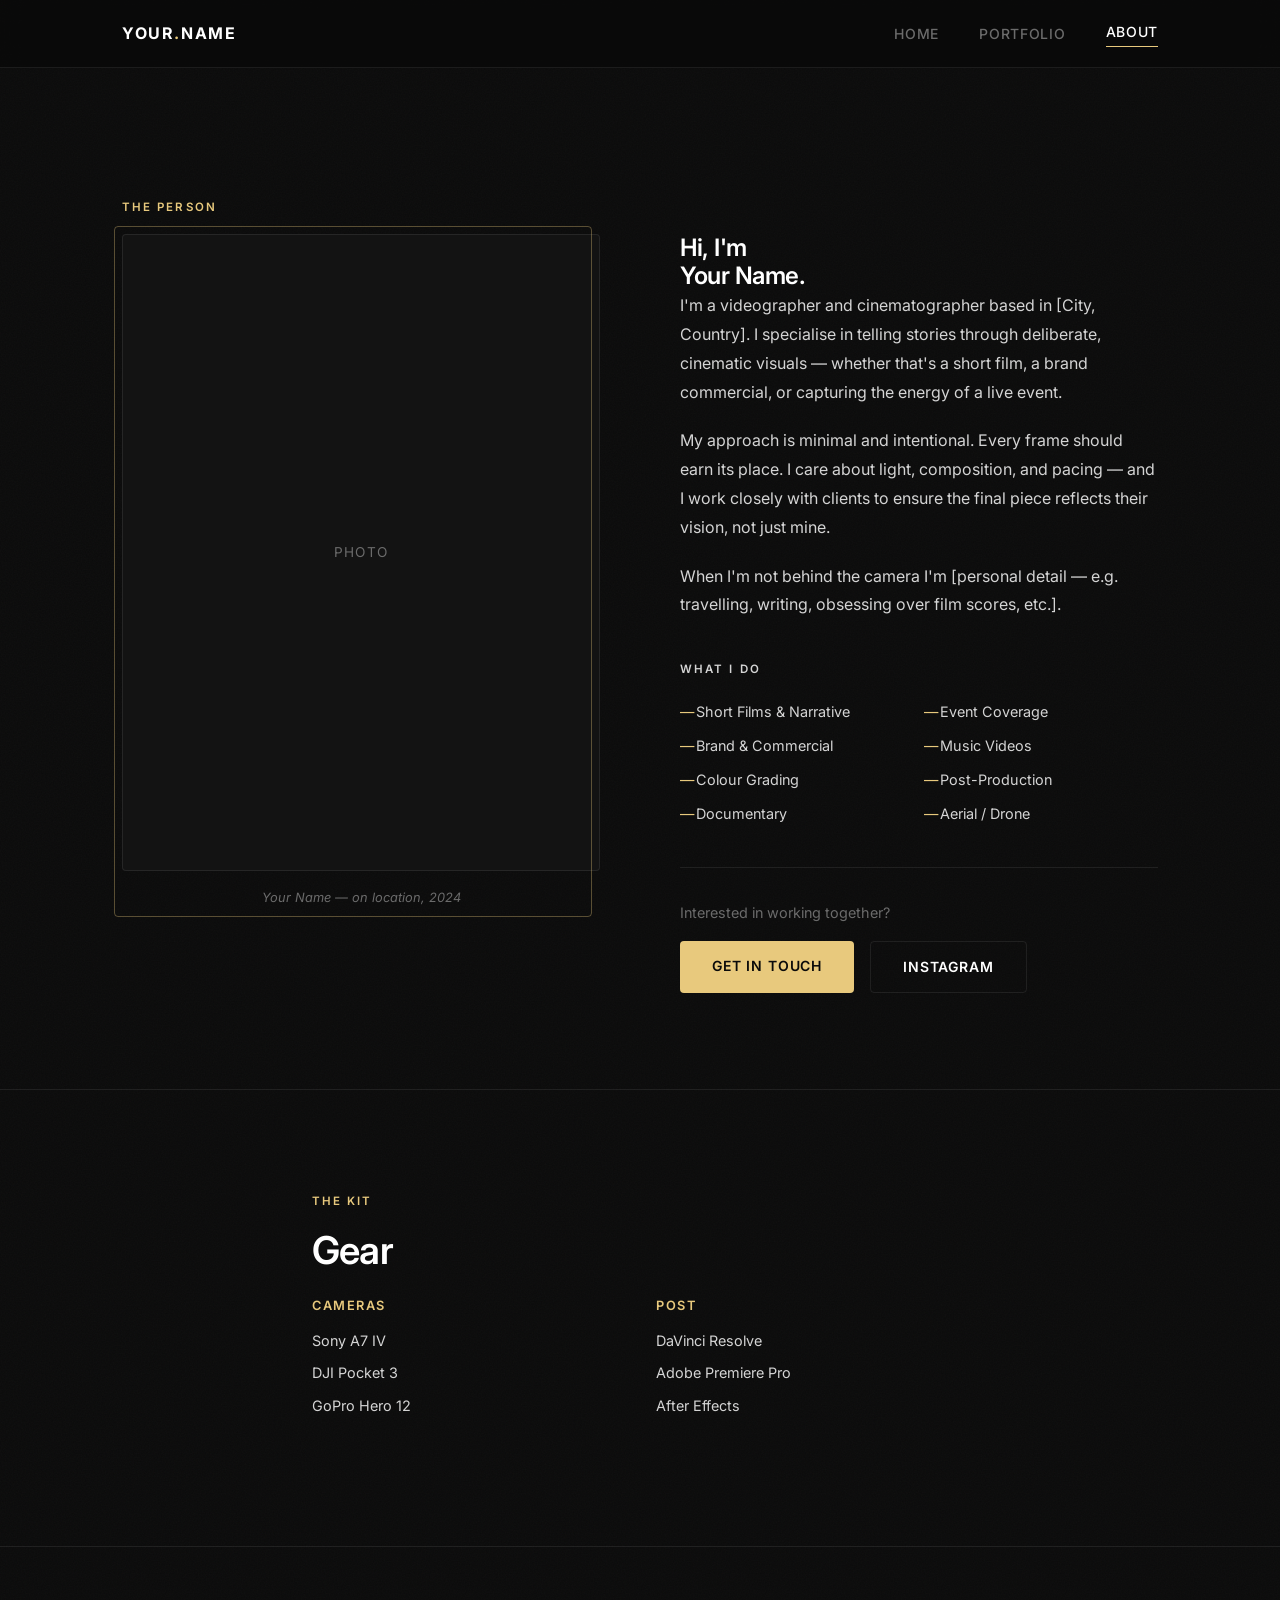
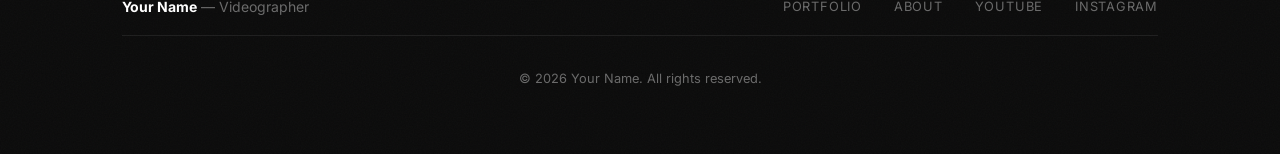
==== about.html @ 8e65c816 "Init: First version of website. Template." ====
<!DOCTYPE html>
<html lang="en">
<!--
  ============================================================
  about.html — About Me Page
  ============================================================
  Sections on this page:
    • .about-grid     — photo + bio text side by side
    • .skills-list    — list of services / specialisms
    • .about-cta      — contact call-to-action
    • .highlights     — quick-stat strip

  Things to personalise:
    1. Replace "Your Name" everywhere with the real name.
    2. Replace the photo placeholder with a real <img> tag:
         <img class="about-photo__img"
              src="images/portrait.jpg"
              alt="Your Name — videographer">
       Upload the image to an "images/" folder in this repo.
    3. Update the bio paragraphs.
    4. Update the skills list items.
    5. Update the social / contact links in the CTA section.
  ============================================================
-->
<head>
    <meta charset="UTF-8">
    <meta name="viewport" content="width=device-width, initial-scale=1.0">
    <meta name="description" content="About Your Name — videographer, cinematographer, and visual storyteller.">
    <title>About | Your Name</title>
    <link rel="stylesheet" href="styles.css">
    <link rel="preconnect" href="https://fonts.googleapis.com">
    <link rel="preconnect" href="https://fonts.gstatic.com" crossorigin>
    <link href="https://fonts.googleapis.com/css2?family=Inter:wght@400;500;600;700&display=swap" rel="stylesheet">
</head>
<body>

    <!-- ── Navigation ── -->
    <header class="site-header">
        <div class="container">
            <a href="index.html" class="site-logo">Your<span>.</span>Name</a>
            <button class="nav-toggle" aria-label="Toggle navigation" onclick="document.querySelector('.site-nav').classList.toggle('open')">
                <span></span><span></span><span></span>
            </button>
            <nav class="site-nav">
                <a href="index.html">Home</a>
                <a href="portfolio.html">Portfolio</a>
                <a href="about.html" class="active">About</a>
            </nav>
        </div>
    </header>


    <main style="padding-top: 6rem;">

        <!-- ============================================================
             ABOUT SECTION — Photo + Bio
             ============================================================ -->
        <section class="section">
            <div class="container">

                <span class="section__label">The Person</span>

                <div class="about-grid">

                    <!-- ── Portrait ── -->
                    <div class="about-photo">
                        <!--
                          OPTION A — Real photo (recommended):
                          Create an "images/" folder, upload your portrait,
                          then uncomment and update the <img> tag below
                          and remove the placeholder <div>.

                          <img class="about-photo__img"
                               src="images/portrait.jpg"
                               alt="Your Name — videographer">

                          OPTION B — Placeholder (default):
                          Keep the <div> below until you have a real image.
                        -->
                        <div class="about-photo__placeholder">
                            Photo
                        </div>

                        <p class="about-photo__caption">
                            <!-- Optional caption under the photo -->
                            Your Name — on location, 2024
                        </p>
                    </div>


                    <!-- ── Bio text ── -->
                    <div class="about-text">
                        <h1>Hi, I'm<br>Your Name.</h1>

                        <!--
                          Update these paragraphs with real bio content.
                          Aim for 3–5 short paragraphs — honest, direct, human.
                        -->
                        <p>
                            I'm a videographer and cinematographer based in [City, Country].
                            I specialise in telling stories through deliberate, cinematic visuals
                            — whether that's a short film, a brand commercial, or capturing the
                            energy of a live event.
                        </p>
                        <p>
                            My approach is minimal and intentional. Every frame should earn its
                            place. I care about light, composition, and pacing — and I work closely
                            with clients to ensure the final piece reflects their vision, not just mine.
                        </p>
                        <p>
                            When I'm not behind the camera I'm [personal detail — e.g. travelling,
                            writing, obsessing over film scores, etc.].
                        </p>


                        <!-- ── Services / Skills list ── -->
                        <div class="skills-list">
                            <p class="skills-list__title">What I do</p>
                            <ul>
                                <!-- Update these to match real services -->
                                <li>Short Films &amp; Narrative</li>
                                <li>Event Coverage</li>
                                <li>Brand &amp; Commercial</li>
                                <li>Music Videos</li>
                                <li>Colour Grading</li>
                                <li>Post-Production</li>
                                <li>Documentary</li>
                                <li>Aerial / Drone</li>
                                <!-- Add more services here -->
                            </ul>
                        </div>


                        <!-- ── Contact CTA ── -->
                        <div class="about-cta">
                            <p>Interested in working together?</p>
                            <div class="btn-group" style="justify-content:flex-start;">
                                <!--
                                  Replace the href values with real links.
                                  mailto: opens the visitor's email client.
                                -->
                                <a href="mailto:you@example.com" class="btn btn--primary">Get in Touch</a>
                                <a href="https://instagram.com/yourhandle"
                                   target="_blank"
                                   rel="noopener noreferrer"
                                   class="btn btn--ghost">Instagram</a>
                            </div>
                        </div>

                    </div><!-- /about-text -->
                </div><!-- /about-grid -->

            </div>
        </section>


        <!-- ============================================================
             GEAR / EQUIPMENT (optional — remove this section if not needed)
             ============================================================
             A simple text list of camera kit builds trust with clients
             who care about production quality. Update or remove freely.
        -->
        <hr class="divider">
        <section class="section">
            <div class="container--narrow">

                <span class="section__label">The Kit</span>
                <h2 class="section__title">Gear</h2>

                <div style="display:grid; grid-template-columns:1fr 1fr; gap:2rem; margin-top:1.5rem;">

                    <div>
                        <h3 style="font-size:0.8rem; letter-spacing:0.12em; text-transform:uppercase; color:var(--accent); margin-bottom:1rem;">Cameras</h3>
                        <ul style="display:flex; flex-direction:column; gap:0.5rem; color:var(--text); font-size:0.9rem;">
                            <!-- Update to real camera bodies -->
                            <li>Sony A7 IV</li>
                            <li>DJI Pocket 3</li>
                            <li>GoPro Hero 12</li>
                        </ul>
                    </div>

                    <div>
                        <h3 style="font-size:0.8rem; letter-spacing:0.12em; text-transform:uppercase; color:var(--accent); margin-bottom:1rem;">Post</h3>
                        <ul style="display:flex; flex-direction:column; gap:0.5rem; color:var(--text); font-size:0.9rem;">
                            <!-- Update to real software -->
                            <li>DaVinci Resolve</li>
                            <li>Adobe Premiere Pro</li>
                            <li>After Effects</li>
                        </ul>
                    </div>

                </div>

            </div>
        </section>

    </main>


    <!-- ── Footer ── -->
    <footer class="site-footer">
        <div class="container">
            <div class="footer-brand"><strong>Your Name</strong> — Videographer</div>
            <div class="footer-links">
                <a href="portfolio.html">Portfolio</a>
                <a href="about.html">About</a>
                <a href="https://youtube.com/@yourchannel" target="_blank" rel="noopener noreferrer">YouTube</a>
                <a href="https://instagram.com/yourhandle"  target="_blank" rel="noopener noreferrer">Instagram</a>
            </div>
        </div>
        <div class="container">
            <p class="footer-copy">&copy; <span id="year"></span> Your Name. All rights reserved.</p>
        </div>
    </footer>

    <script>
        document.getElementById('year').textContent = new Date().getFullYear();
    </script>

</body>
</html>
---- styles.css ----
/* ==========================================================================
   VIDEOGRAPHY PORTFOLIO — styles.css
   --------------------------------------------------------------------------
   Minimalist, cinematic dark theme.
   Accent colour: --accent (#e8c97d warm gold)
   
   Structure:
     1. Reset & CSS Variables
     2. Base / Typography
     3. Layout Utilities
     4. Navigation / Header
     5. Hero Section (landing page)
     6. Content Sections
     7. About Page
     8. Portfolio Grid
     9. Video Card & Modal
    10. Footer
    11. Responsive Breakpoints
   ========================================================================== */


/* --------------------------------------------------------------------------
   1. Reset & CSS Variables
   -------------------------------------------------------------------------- */
*,
*::before,
*::after {
    margin: 0;
    padding: 0;
    box-sizing: border-box;
}

:root {
    /* Colours */
    --bg:          #0a0a0a;       /* page background  */
    --surface:     #131313;       /* card / elevated surfaces */
    --border:      rgba(255,255,255,0.08);
    --accent:      #e8c97d;       /* warm gold highlight */
    --accent-dim:  rgba(232,201,125,0.15);
    --text:        #d4d4d4;       /* body copy */
    --text-muted:  #6b6b6b;      /* secondary labels */
    --white:       #ffffff;

    /* Typography */
    --font-sans:   'Inter', system-ui, -apple-system, BlinkMacSystemFont, 'Segoe UI', sans-serif;
    --font-display:'Inter', Georgia, serif;   /* swap to a serif if desired */

    /* Spacing */
    --section-gap: 6rem;
    --radius:      4px;

    /* Transitions */
    --ease:        0.3s ease;
}

html {
    scroll-behavior: smooth;
    font-size: 16px;
}


/* --------------------------------------------------------------------------
   2. Base / Typography
   -------------------------------------------------------------------------- */
body {
    font-family: var(--font-sans);
    background-color: var(--bg);
    color: var(--text);
    line-height: 1.7;
    min-height: 100vh;
    /* Subtle film-grain texture via SVG data-URI */
    background-image: url("data:image/svg+xml,%3Csvg xmlns='http://www.w3.org/2000/svg' width='300' height='300'%3E%3Cfilter id='n'%3E%3CfeTurbulence type='fractalNoise' baseFrequency='0.75' numOctaves='4' stitchTiles='stitch'/%3E%3C/filter%3E%3Crect width='300' height='300' filter='url(%23n)' opacity='0.03'/%3E%3C/svg%3E");
}

h1, h2, h3, h4 {
    font-family: var(--font-display);
    font-weight: 600;
    color: var(--white);
    letter-spacing: -0.02em;
    line-height: 1.2;
}

p {
    color: var(--text);
    margin-bottom: 1rem;
}

a {
    color: var(--accent);
    text-decoration: none;
    transition: opacity var(--ease);
}

a:hover { opacity: 0.75; }

img { display: block; max-width: 100%; }

ul { list-style: none; }


/* --------------------------------------------------------------------------
   3. Layout Utilities
   -------------------------------------------------------------------------- */
.container {
    max-width: 1100px;
    margin: 0 auto;
    padding: 0 2rem;
}

/* Narrow container for text-heavy pages */
.container--narrow {
    max-width: 720px;
    margin: 0 auto;
    padding: 0 2rem;
}

.section {
    padding: var(--section-gap) 0;
}

.section__label {
    display: inline-block;
    font-size: 0.72rem;
    font-weight: 600;
    letter-spacing: 0.18em;
    text-transform: uppercase;
    color: var(--accent);
    margin-bottom: 1rem;
}

.section__title {
    font-size: clamp(1.75rem, 3vw, 2.5rem);
    margin-bottom: 1rem;
}

.divider {
    height: 1px;
    background: var(--border);
    border: none;
    margin: 0;
}


/* --------------------------------------------------------------------------
   4. Navigation / Header
   -------------------------------------------------------------------------- */
.site-header {
    position: fixed;
    top: 0;
    left: 0;
    right: 0;
    z-index: 100;
    padding: 1.25rem 0;
    background-color: rgba(10, 10, 10, 0.85);
    backdrop-filter: blur(12px);
    -webkit-backdrop-filter: blur(12px);
    border-bottom: 1px solid var(--border);
    transition: background-color var(--ease);
}

.site-header .container {
    display: flex;
    align-items: center;
    justify-content: space-between;
}

/* Site wordmark / logo */
.site-logo {
    font-size: 1rem;
    font-weight: 700;
    letter-spacing: 0.1em;
    text-transform: uppercase;
    color: var(--white);
    text-decoration: none;
}

.site-logo span {
    color: var(--accent);
}

/* Desktop nav links */
.site-nav {
    display: flex;
    gap: 2.5rem;
    align-items: center;
}

.site-nav a {
    font-size: 0.875rem;
    font-weight: 500;
    letter-spacing: 0.05em;
    text-transform: uppercase;
    color: var(--text-muted);
    text-decoration: none;
    transition: color var(--ease);
}

.site-nav a:hover,
.site-nav a.active {
    color: var(--white);
    opacity: 1;
}

/* Active nav indicator */
.site-nav a.active {
    border-bottom: 1px solid var(--accent);
    padding-bottom: 2px;
}

/* Hamburger — mobile only */
.nav-toggle {
    display: none;
    flex-direction: column;
    gap: 5px;
    background: none;
    border: none;
    cursor: pointer;
    padding: 4px;
}

.nav-toggle span {
    display: block;
    width: 24px;
    height: 2px;
    background: var(--white);
    border-radius: 2px;
    transition: transform var(--ease), opacity var(--ease);
}


/* --------------------------------------------------------------------------
   5. Hero Section (index.html — landing page)
   -------------------------------------------------------------------------- */
.hero {
    /* Full-viewport cinematic hero */
    min-height: 100vh;
    display: flex;
    align-items: center;
    justify-content: center;
    text-align: center;
    position: relative;
    overflow: hidden;
    padding: 0 2rem;
    /* A dark gradient that darkens edges like a lens vignette */
    background: radial-gradient(ellipse at center, rgba(20,20,20,0) 40%, rgba(0,0,0,0.9) 100%), var(--bg);
}

.hero__content {
    max-width: 700px;
    position: relative;
    z-index: 1;
}

.hero__eyebrow {
    display: inline-block;
    font-size: 0.72rem;
    font-weight: 600;
    letter-spacing: 0.25em;
    text-transform: uppercase;
    color: var(--accent);
    margin-bottom: 1.5rem;
}

.hero__title {
    font-size: clamp(2.5rem, 7vw, 5rem);
    font-weight: 700;
    line-height: 1.05;
    color: var(--white);
    margin-bottom: 1.5rem;
}

.hero__title em {
    font-style: normal;
    color: var(--accent);
}

.hero__sub {
    font-size: 1.1rem;
    color: var(--text-muted);
    max-width: 480px;
    margin: 0 auto 2.5rem;
    line-height: 1.7;
}

/* CTA Buttons */
.btn-group {
    display: flex;
    gap: 1rem;
    justify-content: center;
    flex-wrap: wrap;
}

.btn {
    display: inline-block;
    padding: 0.8rem 2rem;
    font-size: 0.875rem;
    font-weight: 600;
    letter-spacing: 0.06em;
    text-transform: uppercase;
    border-radius: var(--radius);
    text-decoration: none;
    transition: all var(--ease);
    cursor: pointer;
    border: none;
}

/* Primary filled button */
.btn--primary {
    background: var(--accent);
    color: #0a0a0a;
}

.btn--primary:hover {
    background: #f0d898;
    opacity: 1;
    transform: translateY(-1px);
}

/* Ghost / outline button */
.btn--ghost {
    background: transparent;
    color: var(--white);
    border: 1px solid var(--border);
}

.btn--ghost:hover {
    border-color: rgba(255,255,255,0.3);
    color: var(--white);
    opacity: 1;
    transform: translateY(-1px);
}

/* Scroll indicator */
.hero__scroll {
    position: absolute;
    bottom: 2.5rem;
    left: 50%;
    transform: translateX(-50%);
    display: flex;
    flex-direction: column;
    align-items: center;
    gap: 0.5rem;
    color: var(--text-muted);
    font-size: 0.7rem;
    letter-spacing: 0.15em;
    text-transform: uppercase;
    animation: bounce 2s infinite;
}

.hero__scroll::before {
    content: '';
    display: block;
    width: 1px;
    height: 40px;
    background: linear-gradient(to bottom, transparent, var(--text-muted));
}

@keyframes bounce {
    0%, 100% { transform: translateX(-50%) translateY(0); }
    50%       { transform: translateX(-50%) translateY(6px); }
}

/* Featured reel embed on hero / landing */
.hero-reel {
    padding: 3rem 0 var(--section-gap);
    background: var(--surface);
    border-top: 1px solid var(--border);
    border-bottom: 1px solid var(--border);
}

.hero-reel__title {
    text-align: center;
    font-size: 0.72rem;
    font-weight: 600;
    letter-spacing: 0.18em;
    text-transform: uppercase;
    color: var(--text-muted);
    margin-bottom: 2rem;
}

.video-embed {
    position: relative;
    padding-bottom: 56.25%; /* 16:9 */
    height: 0;
    overflow: hidden;
    border-radius: var(--radius);
    background: #000;
}

.video-embed iframe {
    position: absolute;
    inset: 0;
    width: 100%;
    height: 100%;
    border: none;
}


/* --------------------------------------------------------------------------
   6. Content Sections (shared)
   -------------------------------------------------------------------------- */
/* Two-column stat / highlight strip */
.highlights {
    display: grid;
    grid-template-columns: repeat(auto-fit, minmax(180px, 1fr));
    gap: 2rem;
    padding: 4rem 0;
    border-top: 1px solid var(--border);
    border-bottom: 1px solid var(--border);
}

.highlight__number {
    font-size: 2.5rem;
    font-weight: 700;
    color: var(--accent);
    display: block;
    line-height: 1;
    margin-bottom: 0.4rem;
}

.highlight__label {
    font-size: 0.8rem;
    letter-spacing: 0.12em;
    text-transform: uppercase;
    color: var(--text-muted);
}


/* --------------------------------------------------------------------------
   7. About Page
   -------------------------------------------------------------------------- */
.about-grid {
    display: grid;
    grid-template-columns: 1fr 1fr;
    gap: 5rem;
    align-items: start;
}

/* Portrait / photo placeholder */
.about-photo {
    position: relative;
}

.about-photo__img {
    width: 100%;
    aspect-ratio: 3/4;
    object-fit: cover;
    border-radius: var(--radius);
    filter: grayscale(20%);
}

/* Placeholder shown when there is no real photo yet */
.about-photo__placeholder {
    width: 100%;
    aspect-ratio: 3/4;
    background: var(--surface);
    border: 1px solid var(--border);
    border-radius: var(--radius);
    display: flex;
    align-items: center;
    justify-content: center;
    color: var(--text-muted);
    font-size: 0.85rem;
    letter-spacing: 0.1em;
    text-transform: uppercase;
}

.about-photo__caption {
    margin-top: 1rem;
    font-size: 0.8rem;
    color: var(--text-muted);
    text-align: center;
    font-style: italic;
}

/* Gold accent line on the photo */
.about-photo::after {
    content: '';
    position: absolute;
    top: -8px;
    left: -8px;
    right: 8px;
    bottom: 8px;
    border: 1px solid var(--accent);
    border-radius: var(--radius);
    pointer-events: none;
    opacity: 0.35;
}

.about-text h2 {
    font-size: clamp(1.75rem, 3vw, 2.25rem);
    margin-bottom: 1.5rem;
}

.about-text p {
    color: var(--text);
    line-height: 1.8;
    margin-bottom: 1.25rem;
}

/* Skills / Services list */
.skills-list {
    margin-top: 2.5rem;
}

.skills-list__title {
    font-size: 0.72rem;
    font-weight: 600;
    letter-spacing: 0.18em;
    text-transform: uppercase;
    color: var(--accent);
    margin-bottom: 1rem;
}

.skills-list ul {
    display: grid;
    grid-template-columns: 1fr 1fr;
    gap: 0.6rem;
}

.skills-list li {
    font-size: 0.9rem;
    color: var(--text);
    padding-left: 1rem;
    position: relative;
}

.skills-list li::before {
    content: '—';
    position: absolute;
    left: 0;
    color: var(--accent);
}

/* Contact CTA on about page */
.about-cta {
    margin-top: 2.5rem;
    padding-top: 2rem;
    border-top: 1px solid var(--border);
}

.about-cta p {
    font-size: 0.9rem;
    color: var(--text-muted);
    margin-bottom: 1rem;
}


/* --------------------------------------------------------------------------
   8. Portfolio Grid
   -------------------------------------------------------------------------- */
/* Filter tabs */
.portfolio-filters {
    display: flex;
    gap: 0.75rem;
    flex-wrap: wrap;
    margin-bottom: 3rem;
}

.filter-btn {
    background: none;
    border: 1px solid var(--border);
    color: var(--text-muted);
    padding: 0.45rem 1.1rem;
    font-size: 0.8rem;
    font-weight: 500;
    letter-spacing: 0.06em;
    text-transform: uppercase;
    border-radius: 999px;
    cursor: pointer;
    transition: all var(--ease);
    font-family: inherit;
}

.filter-btn:hover {
    border-color: rgba(255,255,255,0.25);
    color: var(--white);
}

.filter-btn.active {
    background: var(--accent);
    border-color: var(--accent);
    color: #0a0a0a;
}

/* Responsive masonry-like grid */
/*
   HOW TO ADD MORE VIDEOS
   ─────────────────────────────────────────────────────────────────────────
   Copy one of the <article class="video-card"> blocks in portfolio.html
   and paste it inside <div class="portfolio-grid">.
   Update the YouTube video ID and all the text fields.
   See portfolio.html for a step-by-step comment guide.
   ─────────────────────────────────────────────────────────────────────────
*/
.portfolio-grid {
    display: grid;
    grid-template-columns: repeat(auto-fill, minmax(320px, 1fr));
    gap: 2rem;
}

/* Featured item spans two columns on wide screens */
.video-card--featured {
    grid-column: span 2;
}

/* --------------------------------------------------------------------------
   9. Video Card
   -------------------------------------------------------------------------- */
.video-card {
    background: var(--surface);
    border: 1px solid var(--border);
    border-radius: var(--radius);
    overflow: hidden;
    transition: border-color var(--ease), transform var(--ease);
    cursor: pointer;
}

.video-card:hover {
    border-color: rgba(232,201,125,0.4);
    transform: translateY(-3px);
}

/* Thumbnail wrapper — 16:9 */
.video-card__thumb {
    position: relative;
    padding-bottom: 56.25%;
    background: #000;
    overflow: hidden;
}

.video-card__thumb img {
    position: absolute;
    inset: 0;
    width: 100%;
    height: 100%;
    object-fit: cover;
    transition: transform 0.5s ease, opacity var(--ease);
    opacity: 0.85;
}

.video-card:hover .video-card__thumb img {
    transform: scale(1.03);
    opacity: 1;
}

/* Play button overlay */
.video-card__play {
    position: absolute;
    inset: 0;
    display: flex;
    align-items: center;
    justify-content: center;
    background: rgba(0,0,0,0.3);
    transition: background var(--ease);
}

.video-card:hover .video-card__play {
    background: rgba(0,0,0,0.15);
}

.play-icon {
    width: 52px;
    height: 52px;
    background: rgba(0,0,0,0.6);
    border: 2px solid rgba(255,255,255,0.7);
    border-radius: 50%;
    display: flex;
    align-items: center;
    justify-content: center;
    transition: background var(--ease), border-color var(--ease), transform var(--ease);
}

.video-card:hover .play-icon {
    background: var(--accent);
    border-color: var(--accent);
    transform: scale(1.08);
}

.play-icon svg {
    width: 18px;
    height: 18px;
    fill: var(--white);
    margin-left: 3px; /* optical centering */
}

.video-card:hover .play-icon svg {
    fill: #0a0a0a;
}

/* Card category tag */
.video-card__tag {
    position: absolute;
    top: 0.75rem;
    left: 0.75rem;
    background: rgba(0,0,0,0.75);
    backdrop-filter: blur(6px);
    color: var(--accent);
    font-size: 0.65rem;
    font-weight: 700;
    letter-spacing: 0.14em;
    text-transform: uppercase;
    padding: 0.3rem 0.6rem;
    border-radius: 2px;
}

/* Card text body */
.video-card__body {
    padding: 1.25rem;
}

.video-card__title {
    font-size: 1rem;
    font-weight: 600;
    color: var(--white);
    margin-bottom: 0.4rem;
    line-height: 1.3;
}

.video-card__desc {
    font-size: 0.85rem;
    color: var(--text-muted);
    line-height: 1.6;
    margin-bottom: 0;
}

.video-card__meta {
    margin-top: 0.75rem;
    display: flex;
    align-items: center;
    justify-content: space-between;
    font-size: 0.75rem;
    color: var(--text-muted);
}

/* Lightbox / modal overlay */
.modal-overlay {
    display: none;
    position: fixed;
    inset: 0;
    z-index: 200;
    background: rgba(0,0,0,0.92);
    align-items: center;
    justify-content: center;
    padding: 2rem;
}

.modal-overlay.open {
    display: flex;
}

.modal-inner {
    position: relative;
    width: 100%;
    max-width: 900px;
}

.modal-close {
    position: absolute;
    top: -2.5rem;
    right: 0;
    background: none;
    border: none;
    color: var(--text-muted);
    font-size: 1.5rem;
    cursor: pointer;
    line-height: 1;
    transition: color var(--ease);
    font-family: inherit;
}

.modal-close:hover { color: var(--white); }


/* --------------------------------------------------------------------------
   10. Footer
   -------------------------------------------------------------------------- */
.site-footer {
    border-top: 1px solid var(--border);
    padding: 3rem 0;
    margin-top: 2rem;
}

.site-footer .container {
    display: flex;
    align-items: center;
    justify-content: space-between;
    flex-wrap: wrap;
    gap: 1.5rem;
}

.footer-brand {
    font-size: 0.875rem;
    color: var(--text-muted);
}

.footer-brand strong {
    color: var(--white);
}

.footer-links {
    display: flex;
    gap: 2rem;
}

.footer-links a {
    font-size: 0.8rem;
    letter-spacing: 0.06em;
    text-transform: uppercase;
    color: var(--text-muted);
    text-decoration: none;
    transition: color var(--ease);
}

.footer-links a:hover {
    color: var(--white);
    opacity: 1;
}

.footer-copy {
    font-size: 0.8rem;
    color: var(--text-muted);
    text-align: center;
    width: 100%;
    border-top: 1px solid var(--border);
    padding-top: 2rem;
    margin-top: 1rem;
}


/* --------------------------------------------------------------------------
   11. Responsive Breakpoints
   -------------------------------------------------------------------------- */

/* Tablet */
@media (max-width: 900px) {
    :root { --section-gap: 4rem; }

    .about-grid {
        grid-template-columns: 1fr;
        gap: 3rem;
    }

    .about-photo { max-width: 380px; margin: 0 auto; }

    .video-card--featured {
        grid-column: span 1;
    }
}

/* Mobile */
@media (max-width: 640px) {
    :root { --section-gap: 3rem; }

    .container,
    .container--narrow {
        padding: 0 1.25rem;
    }

    /* Show hamburger, hide desktop nav */
    .nav-toggle { display: flex; }

    .site-nav {
        display: none;
        position: absolute;
        top: 100%;
        left: 0;
        right: 0;
        flex-direction: column;
        gap: 0;
        background: rgba(10,10,10,0.98);
        border-bottom: 1px solid var(--border);
        padding: 1rem 0;
    }

    .site-nav.open { display: flex; }

    .site-nav a {
        padding: 0.85rem 2rem;
        width: 100%;
        border-bottom: 1px solid var(--border);
    }

    .site-nav a:last-child { border-bottom: none; }

    .hero__title { font-size: clamp(2rem, 10vw, 3.5rem); }

    .portfolio-grid {
        grid-template-columns: 1fr;
    }

    .highlights {
        grid-template-columns: 1fr 1fr;
    }

    .site-footer .container {
        flex-direction: column;
        text-align: center;
    }

    .footer-links { justify-content: center; }

    .skills-list ul {
        grid-template-columns: 1fr;
    }
}
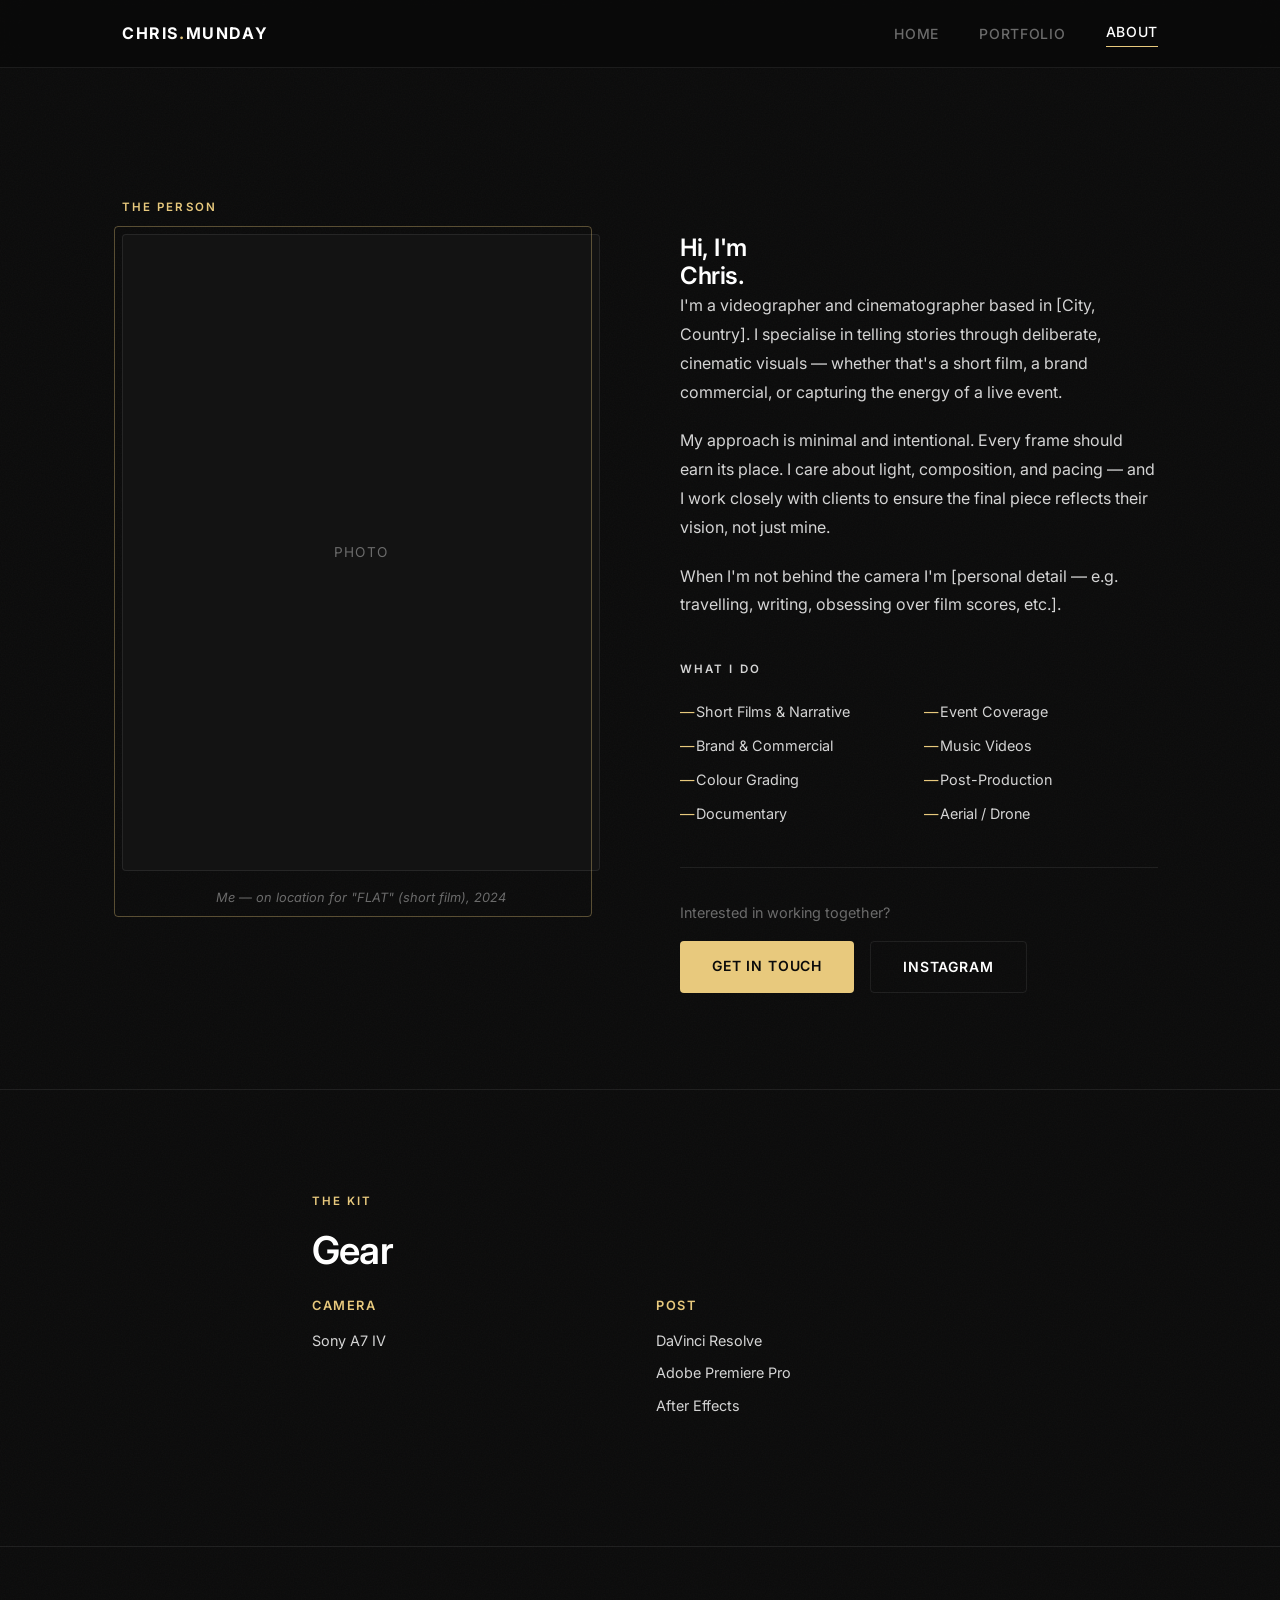
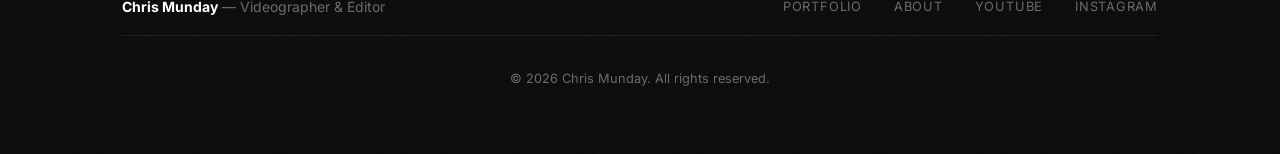
==== commit b7eeac0c: "Naming & re-wording" ====
--- a/about.html
+++ b/about.html
@@ -26,7 +26,7 @@
     <meta charset="UTF-8">
     <meta name="viewport" content="width=device-width, initial-scale=1.0">
     <meta name="description" content="About Your Name — videographer, cinematographer, and visual storyteller.">
-    <title>About | Your Name</title>
+    <title>About | Chris Munday</title>
     <link rel="stylesheet" href="styles.css">
     <link rel="preconnect" href="https://fonts.googleapis.com">
     <link rel="preconnect" href="https://fonts.gstatic.com" crossorigin>
@@ -37,7 +37,7 @@
     <!-- ── Navigation ── -->
     <header class="site-header">
         <div class="container">
-            <a href="index.html" class="site-logo">Your<span>.</span>Name</a>
+            <a href="index.html" class="site-logo">Chris<span>.</span>Munday</a>
             <button class="nav-toggle" aria-label="Toggle navigation" onclick="document.querySelector('.site-nav').classList.toggle('open')">
                 <span></span><span></span><span></span>
             </button>
@@ -83,14 +83,14 @@
 
                         <p class="about-photo__caption">
                             <!-- Optional caption under the photo -->
-                            Your Name — on location, 2024
+                            Me — on location for "FLAT" (short film), 2024
                         </p>
                     </div>
 
 
                     <!-- ── Bio text ── -->
                     <div class="about-text">
-                        <h1>Hi, I'm<br>Your Name.</h1>
+                        <h1>Hi, I'm<br>Chris.</h1>
 
                         <!--
                           Update these paragraphs with real bio content.
@@ -170,12 +170,12 @@
                 <div style="display:grid; grid-template-columns:1fr 1fr; gap:2rem; margin-top:1.5rem;">
 
                     <div>
-                        <h3 style="font-size:0.8rem; letter-spacing:0.12em; text-transform:uppercase; color:var(--accent); margin-bottom:1rem;">Cameras</h3>
+                        <h3 style="font-size:0.8rem; letter-spacing:0.12em; text-transform:uppercase; color:var(--accent); margin-bottom:1rem;">Camera</h3>
                         <ul style="display:flex; flex-direction:column; gap:0.5rem; color:var(--text); font-size:0.9rem;">
                             <!-- Update to real camera bodies -->
                             <li>Sony A7 IV</li>
-                            <li>DJI Pocket 3</li>
-                            <li>GoPro Hero 12</li>
+                            
+                            
                         </ul>
                     </div>
 
@@ -200,16 +200,16 @@
     <!-- ── Footer ── -->
     <footer class="site-footer">
         <div class="container">
-            <div class="footer-brand"><strong>Your Name</strong> — Videographer</div>
+            <div class="footer-brand"><strong>Chris Munday</strong> — Videographer & Editor</div>
             <div class="footer-links">
                 <a href="portfolio.html">Portfolio</a>
                 <a href="about.html">About</a>
-                <a href="https://youtube.com/@yourchannel" target="_blank" rel="noopener noreferrer">YouTube</a>
+                <a href="https://youtube.com/@chrismunday0" target="_blank" rel="noopener noreferrer">YouTube</a>
                 <a href="https://instagram.com/yourhandle"  target="_blank" rel="noopener noreferrer">Instagram</a>
             </div>
         </div>
         <div class="container">
-            <p class="footer-copy">&copy; <span id="year"></span> Your Name. All rights reserved.</p>
+            <p class="footer-copy">&copy; <span id="year"></span> Chris Munday. All rights reserved.</p>
         </div>
     </footer>
 
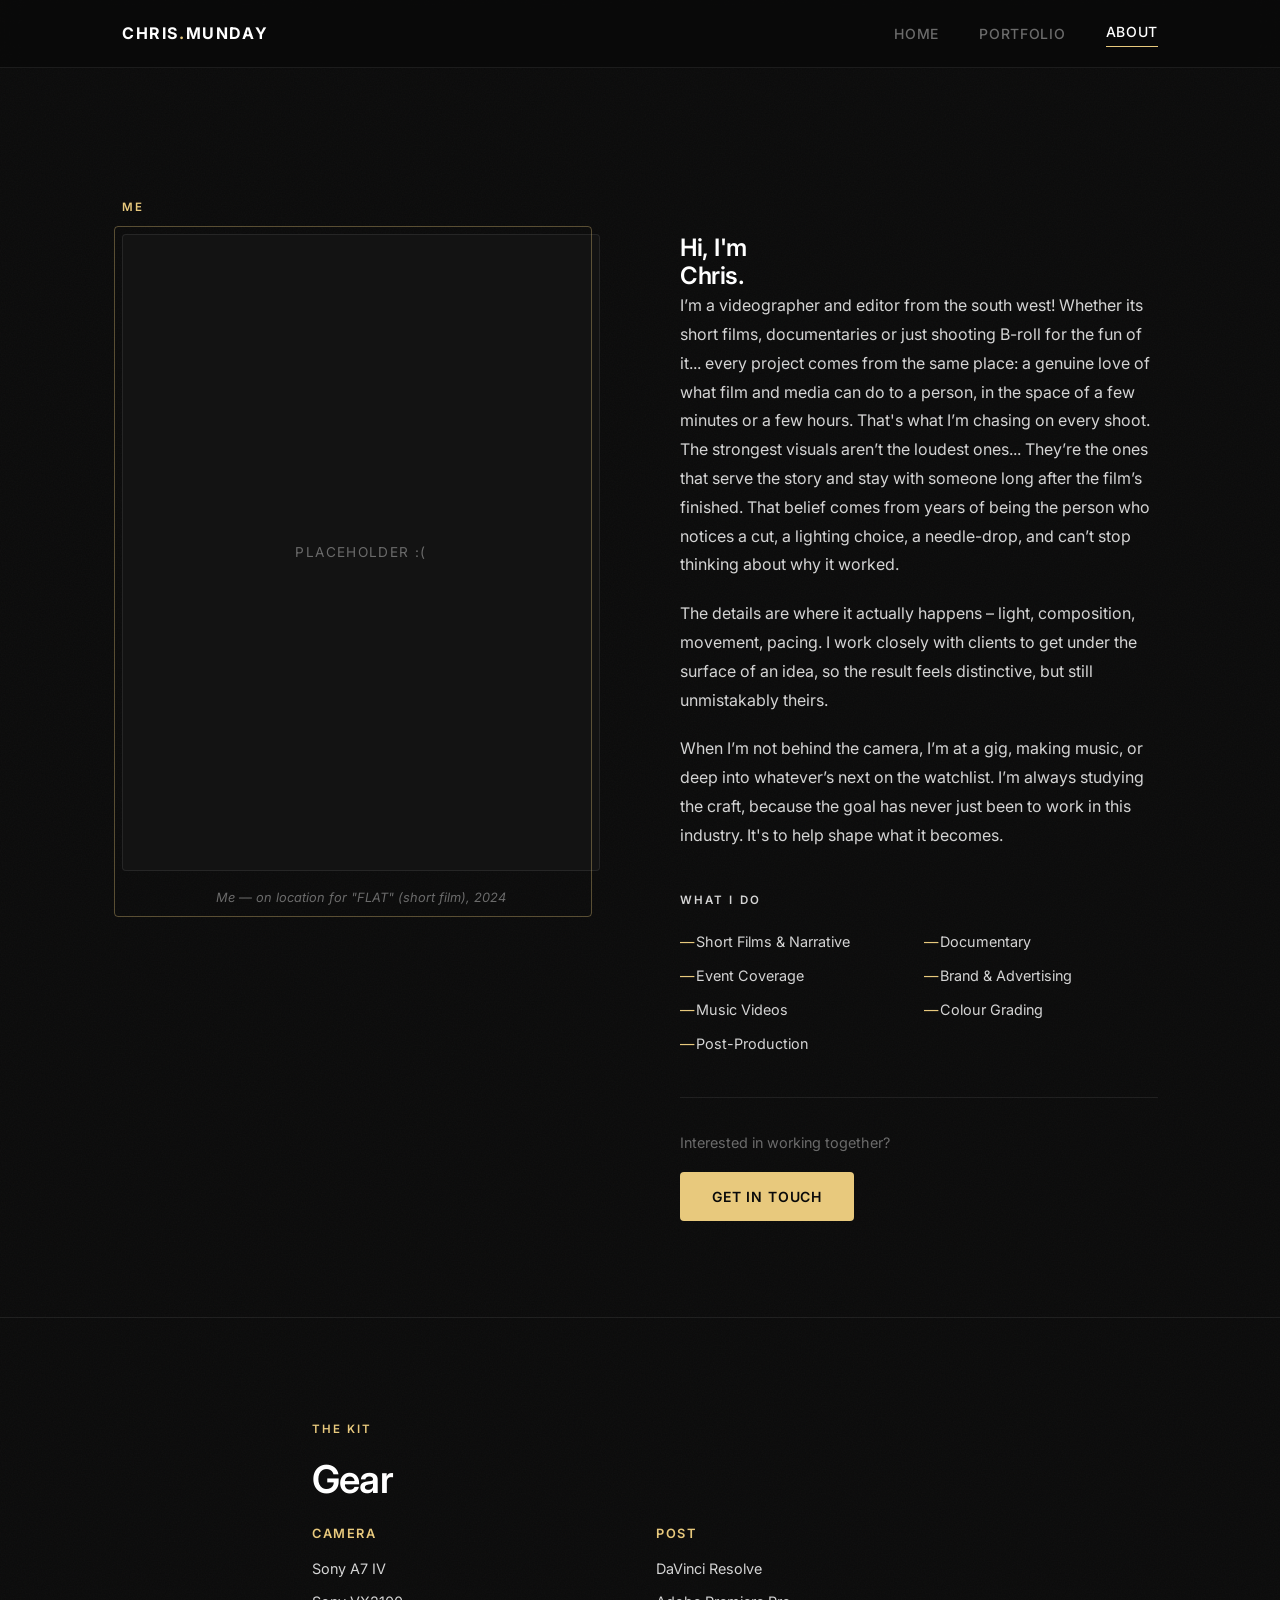
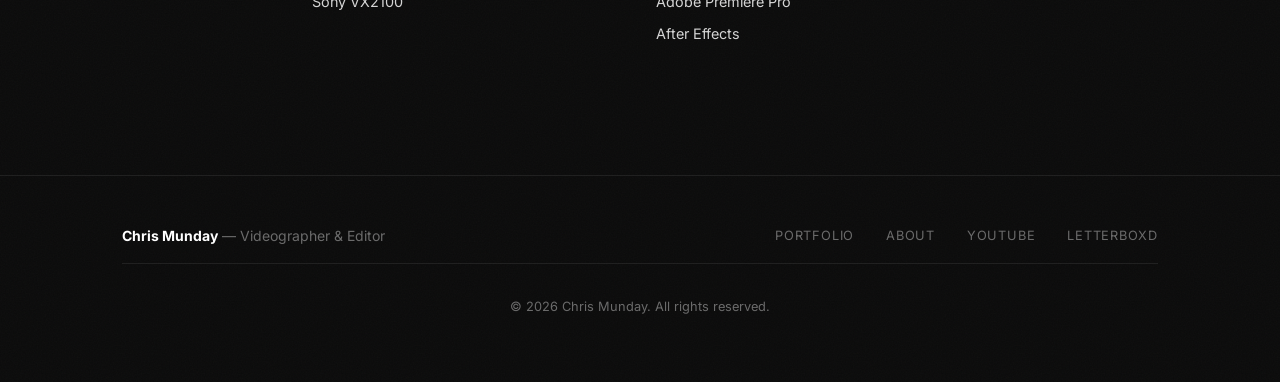
==== commit c99552ec: "website V1" ====
--- a/about.html
+++ b/about.html
@@ -58,7 +58,7 @@
         <section class="section">
             <div class="container">
 
-                <span class="section__label">The Person</span>
+                <span class="section__label">Me</span>
 
                 <div class="about-grid">
 
@@ -78,7 +78,7 @@
                           Keep the <div> below until you have a real image.
                         -->
                         <div class="about-photo__placeholder">
-                            Photo
+                            Placeholder :(
                         </div>
 
                         <p class="about-photo__caption">
@@ -97,19 +97,29 @@
                           Aim for 3–5 short paragraphs — honest, direct, human.
                         -->
                         <p>
-                            I'm a videographer and cinematographer based in [City, Country].
-                            I specialise in telling stories through deliberate, cinematic visuals
-                            — whether that's a short film, a brand commercial, or capturing the
-                            energy of a live event.
+                            I’m a videographer and editor from the south west! 
+                            Whether its short films, documentaries or just shooting B-roll for the fun of it... 
+                            every project comes from the same place: 
+                            a genuine love of what film and media can do to a person, 
+                            in the space of a few minutes or a few hours.
+                            That's what I’m chasing on every shoot. 
+                            The strongest visuals aren’t the loudest ones... 
+                            They’re the ones that serve the story and stay with someone long after the film’s finished. 
+                            That belief comes from years of being the person who notices a cut, 
+                            a lighting choice, a needle-drop, and can’t stop thinking about why it worked.
                         </p>
                         <p>
-                            My approach is minimal and intentional. Every frame should earn its
-                            place. I care about light, composition, and pacing — and I work closely
-                            with clients to ensure the final piece reflects their vision, not just mine.
+                            The details are where it actually happens – 
+                            light, composition, movement, pacing. 
+                            I work closely with clients to get under the surface of an idea, 
+                            so the result feels distinctive, but still unmistakably theirs.
                         </p>
                         <p>
-                            When I'm not behind the camera I'm [personal detail — e.g. travelling,
-                            writing, obsessing over film scores, etc.].
+                            When I’m not behind the camera, I’m at a gig, making music, 
+                            or deep into whatever’s next on the watchlist. 
+                            I’m always studying the craft, 
+                            because the goal has never just been to work in this industry. 
+                            It's to help shape what it becomes.
                         </p>
 
 
@@ -119,13 +129,14 @@
                             <ul>
                                 <!-- Update these to match real services -->
                                 <li>Short Films &amp; Narrative</li>
+                                <li>Documentary</li>
                                 <li>Event Coverage</li>
-                                <li>Brand &amp; Commercial</li>
+                                <li>Brand &amp; Advertising</li>
                                 <li>Music Videos</li>
                                 <li>Colour Grading</li>
                                 <li>Post-Production</li>
-                                <li>Documentary</li>
-                                <li>Aerial / Drone</li>
+                                
+                                
                                 <!-- Add more services here -->
                             </ul>
                         </div>
@@ -139,11 +150,8 @@
                                   Replace the href values with real links.
                                   mailto: opens the visitor's email client.
                                 -->
-                                <a href="mailto:you@example.com" class="btn btn--primary">Get in Touch</a>
-                                <a href="https://instagram.com/yourhandle"
-                                   target="_blank"
-                                   rel="noopener noreferrer"
-                                   class="btn btn--ghost">Instagram</a>
+                                <a href="mailto:cmcontactmail@pm.me" class="btn btn--primary">Get in touch</a>
+                                
                             </div>
                         </div>
 
@@ -174,6 +182,7 @@
                         <ul style="display:flex; flex-direction:column; gap:0.5rem; color:var(--text); font-size:0.9rem;">
                             <!-- Update to real camera bodies -->
                             <li>Sony A7 IV</li>
+                            <li>Sony VX2100</li>
                             
                             
                         </ul>
@@ -205,7 +214,7 @@
                 <a href="portfolio.html">Portfolio</a>
                 <a href="about.html">About</a>
                 <a href="https://youtube.com/@chrismunday0" target="_blank" rel="noopener noreferrer">YouTube</a>
-                <a href="https://instagram.com/yourhandle"  target="_blank" rel="noopener noreferrer">Instagram</a>
+                <a href="https://letterboxd.com/chrismunday0" target="_blank" rel="noopener noreferrer">Letterboxd</a>
             </div>
         </div>
         <div class="container">
